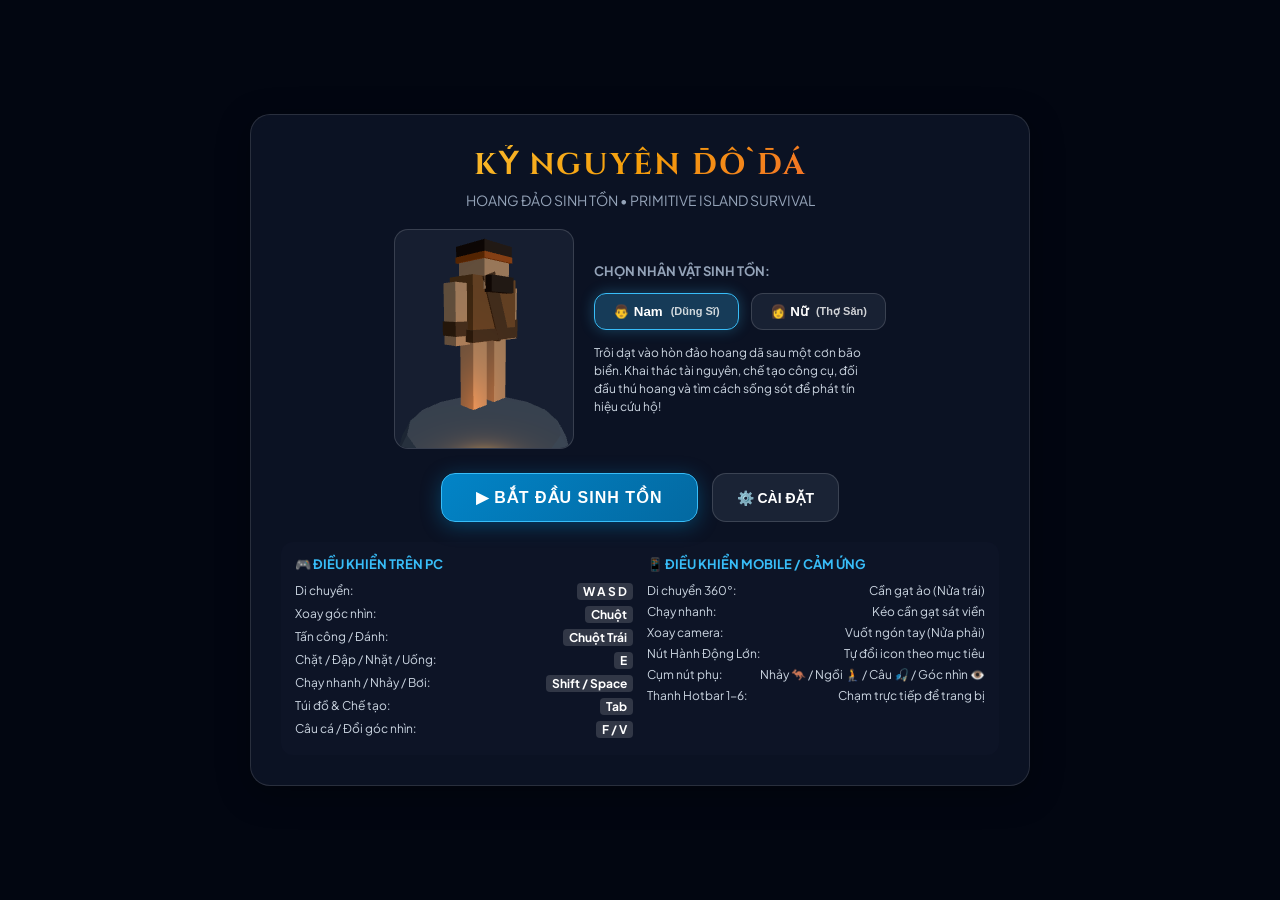
==== index.html @ e570bc8a "Deploy index.html" ====
<!DOCTYPE html>
<html lang="vi">
<head>
  <meta charset="UTF-8">
  <meta name="viewport" content="width=device-width, initial-scale=1.0, maximum-scale=1.0, user-scalable=no, viewport-fit=cover">
  <title>Kỷ Nguyên Đồ Đá: Hoang Đảo Sinh Tồn - 3D Survival</title>
  <script type="module" crossorigin src="./assets/index-Bl0XBknX.js"></script>
  <link rel="stylesheet" crossorigin href="./assets/index-GmxvdapH.css">
</head>
<body>
  <!-- 3D Canvas Container -->
  <div id="canvas-container"></div>

  <!-- Atmospheric Screen Vignette FX (Frost, Warmth, Underwater) -->
  <div id="frost-overlay" class="screen-fx"></div>
  <div id="warmth-overlay" class="screen-fx"></div>
  <div id="underwater-overlay" class="screen-fx"></div>

  <!-- Cinematic Rescue Cutscene Overlay & Banner -->
  <div id="cutscene-container" style="display: none;">
    <div id="cutscene-banner">
      <div id="cutscene-badge">🚢 TÍN HIỆU CỨU HỘ ĐÃ PHÁT</div>
      <div id="cutscene-title">TÀU CỨU HỘ ĐÃ CẬP BẾN!</div>
      <div id="cutscene-desc">Ánh đèn pha rẽ sóng vượt qua rạn san hô đưa bạn trở về nền văn minh!</div>
    </div>
    <button id="btn-skip-cutscene" class="hud-btn" title="Bỏ qua cắt cảnh">BỎ QUA ▶</button>
  </div>

  <!-- HUD Overlay -->
  <div id="hud-overlay" style="display: none;">
    <!-- Top Bar -->
    <div id="top-bar">
      <!-- Objectives / Quests (Top Left) -->
      <div id="quests-container" class="glass-panel">
        <div id="quests-header">
          <span>📜 MỤC TIÊU SINH TỒN (Q)</span>
          <span id="quests-toggle-icon">▲</span>
        </div>
        <div id="quest-list">
          <!-- Populated by JS -->
        </div>
      </div>

      <!-- Compass (Top Center) -->
      <div id="compass-container" class="glass-panel">
        <div id="compass-tape">N • • • E • • • S • • • W</div>
        <div id="shipwreck-dist-pill">
          <span>🚢 Xác tàu đắm:</span>
          <span id="shipwreck-dist-text">145m</span>
        </div>
      </div>

      <!-- Clock & Quick Action Buttons (Top Right) -->
      <div id="top-right-group">
        <div id="clock-pill" class="glass-panel hud-pill">
          <span id="day-badge">Ngày 1</span>
          <span id="time-badge">12:00 ☀️</span>
        </div>
        <button id="btn-toggle-control-mode" class="hud-btn" title="Chuyển chế độ điều khiển: PC / Cảm ứng">📱</button>
        <button id="btn-toggle-inventory" class="hud-btn" title="Túi đồ (Tab)">🎒</button>
        <button id="btn-toggle-quests" class="hud-btn" title="Nhiệm vụ (Q)">📜</button>
        <button id="btn-toggle-settings" class="hud-btn" title="Cài đặt (Esc)">⚙️</button>
      </div>
    </div>

    <!-- Center Dynamic Crosshair & Interaction Hint -->
    <div id="center-crosshair-wrap">
      <div id="crosshair"></div>
      <div id="crosshair-hint">[E] Chặt Cây Cọ (100/100 HP)</div>
    </div>

    <!-- Toast Notifications -->
    <div id="toast-container"></div>

    <!-- Bottom Bar (Survival Bars & Hotbar) -->
    <div id="bottom-bar">
      <!-- 5 Survival Stat Bars (Bottom Left) -->
      <div id="survival-stats" class="glass-panel" style="padding: 10px 14px;">
        <!-- Health -->
        <div class="stat-row">
          <span class="stat-icon" title="Máu">🩸</span>
          <div class="stat-bar-bg">
            <div id="bar-health" class="stat-bar-fill health" style="width: 100%;"></div>
          </div>
          <span id="val-health" style="font-size: 11px; width: 28px; text-align: right;">100</span>
        </div>
        <!-- Stamina -->
        <div class="stat-row">
          <span class="stat-icon" title="Thể lực">⚡</span>
          <div class="stat-bar-bg">
            <div id="bar-stamina" class="stat-bar-fill stamina" style="width: 100%;"></div>
          </div>
          <span id="val-stamina" style="font-size: 11px; width: 28px; text-align: right;">100</span>
        </div>
        <!-- Food -->
        <div class="stat-row">
          <span class="stat-icon" title="Độ no">🍖</span>
          <div class="stat-bar-bg">
            <div id="bar-food" class="stat-bar-fill food" style="width: 100%;"></div>
          </div>
          <span id="val-food" style="font-size: 11px; width: 28px; text-align: right;">100</span>
        </div>
        <!-- Water -->
        <div class="stat-row">
          <span class="stat-icon" title="Nước uống">💧</span>
          <div class="stat-bar-bg">
            <div id="bar-water" class="stat-bar-fill water" style="width: 100%;"></div>
          </div>
          <span id="val-water" style="font-size: 11px; width: 28px; text-align: right;">100</span>
        </div>
        <!-- Oxygen (Underwater only) -->
        <div class="stat-row" id="oxygen-row">
          <span class="stat-icon" title="Dưỡng khí">🫁</span>
          <div class="stat-bar-bg">
            <div id="bar-oxygen" class="stat-bar-fill oxygen" style="width: 100%;"></div>
          </div>
          <span id="val-oxygen" style="font-size: 11px; width: 28px; text-align: right;">100</span>
        </div>
        <!-- Temperature status -->
        <div id="temp-badge" class="temp-warm">🔥 Bình thường</div>
      </div>

      <!-- Hotbar 6 Slots (Bottom Center) -->
      <div id="hotbar" class="glass-panel">
        <!-- 6 slots populated by JS -->
      </div>
    </div>
  </div>

  <!-- Touch Controls Zones (Left: Joystick, Right: Look) -->
  <div id="touch-zone-left"></div>
  <div id="touch-zone-right"></div>

  <!-- Virtual Joystick Graphic -->
  <div id="joystick-base">
    <div id="joystick-knob"></div>
  </div>

  <!-- Mobile Action Buttons (Bottom Right Cluster) -->
  <div id="mobile-actions">
    <div class="action-row">
      <button id="btn-action-view" class="action-btn secondary" title="Đổi góc nhìn (V)">👁️</button>
      <button id="btn-action-fish" class="action-btn secondary" title="Câu cá (F)">🎣</button>
      <button id="btn-action-crouch" class="action-btn secondary" title="Ngồi rình (Ctrl)">🧎</button>
      <button id="btn-action-jump" class="action-btn secondary" title="Nhảy / Bơi (Space)">🦘</button>
    </div>
    <div class="action-row">
      <button id="btn-action-primary" class="action-btn primary" title="Chặt / Đập / Tấn công / Nhặt (E)">
        <span id="mobile-action-icon">👊</span>
        <span id="mobile-action-label">HÀNH ĐỘNG</span>
      </button>
    </div>
  </div>

  <!-- Start / Title Screen -->
  <div id="screen-start" class="modal-overlay">
    <div class="glass-panel start-card">
      <h1 class="game-title">KỶ NGUYÊN ĐỒ ĐÁ</h1>
      <p class="game-subtitle">HOANG ĐẢO SINH TỒN • PRIMITIVE ISLAND SURVIVAL</p>

      <!-- 3D Character Preview & Gender Selection -->
      <div class="char-select-section">
        <canvas id="char-preview-canvas"></canvas>
        <div style="display: flex; flex-direction: column; gap: 14px; text-align: left;">
          <div style="font-size: 13px; font-weight: 700; color: #94a3b8;">CHỌN NHÂN VẬT SINH TỒN:</div>
          <div class="gender-toggle">
            <button id="gender-male-btn" class="gender-btn active">
              <span>👨 Nam</span>
              <span style="font-size: 11px; opacity: 0.8;">(Dũng Sĩ)</span>
            </button>
            <button id="gender-female-btn" class="gender-btn">
              <span>👩 Nữ</span>
              <span style="font-size: 11px; opacity: 0.8;">(Thợ Săn)</span>
            </button>
          </div>
          <p style="font-size: 12px; color: #cbd5e1; max-width: 280px; line-height: 1.5;">
            Trôi dạt vào hòn đảo hoang dã sau một cơn bão biển. Khai thác tài nguyên, chế tạo công cụ, đối đầu thú hoang và tìm cách sống sót để phát tín hiệu cứu hộ!
          </p>
        </div>
      </div>

      <!-- Action Buttons -->
      <div style="display: flex; gap: 14px; justify-content: center; margin-bottom: 20px;">
        <button id="btn-start-game" class="btn-primary">▶ BẮT ĐẦU SINH TỒN</button>
        <button id="btn-continue-game" class="btn-secondary" style="display: none;">💾 TIẾP TỤC</button>
        <button id="btn-open-settings" class="btn-secondary">⚙️ CÀI ĐẶT</button>
      </div>

      <!-- Controls Guide Grid -->
      <div class="controls-guide-grid">
        <div class="guide-col">
          <h4>🎮 ĐIỀU KHIỂN TRÊN PC</h4>
          <div class="guide-row"><span>Di chuyển:</span> <span class="key-badge">W A S D</span></div>
          <div class="guide-row"><span>Xoay góc nhìn:</span> <span class="key-badge">Chuột</span></div>
          <div class="guide-row"><span>Tấn công / Đánh:</span> <span class="key-badge">Chuột Trái</span></div>
          <div class="guide-row"><span>Chặt / Đập / Nhặt / Uống:</span> <span class="key-badge">E</span></div>
          <div class="guide-row"><span>Chạy nhanh / Nhảy / Bơi:</span> <span class="key-badge">Shift / Space</span></div>
          <div class="guide-row"><span>Túi đồ & Chế tạo:</span> <span class="key-badge">Tab</span></div>
          <div class="guide-row"><span>Câu cá / Đổi góc nhìn:</span> <span class="key-badge">F / V</span></div>
        </div>
        <div class="guide-col">
          <h4>📱 ĐIỀU KHIỂN MOBILE / CẢM ỨNG</h4>
          <div class="guide-row"><span>Di chuyển 360°:</span> <span>Cần gạt ảo (Nửa trái)</span></div>
          <div class="guide-row"><span>Chạy nhanh:</span> <span>Kéo cần gạt sát viền</span></div>
          <div class="guide-row"><span>Xoay camera:</span> <span>Vuốt ngón tay (Nửa phải)</span></div>
          <div class="guide-row"><span>Nút Hành Động Lớn:</span> <span>Tự đổi icon theo mục tiêu</span></div>
          <div class="guide-row"><span>Cụm nút phụ:</span> <span>Nhảy 🦘 / Ngồi 🧎 / Câu 🎣 / Góc nhìn 👁️</span></div>
          <div class="guide-row"><span>Thanh Hotbar 1-6:</span> <span>Chạm trực tiếp để trang bị</span></div>
        </div>
      </div>
    </div>
  </div>

  <!-- Inventory & Crafting Modal (Tab) -->
  <div id="modal-inventory" class="modal-overlay" style="display: none;">
    <div class="glass-panel inv-card">
      <div class="inv-tabs">
        <button id="tab-backpack" class="inv-tab-btn active">🎒 TÚI ĐỒ (24 Ô)</button>
        <button id="tab-crafting" class="inv-tab-btn">🔨 CHẾ TẠO CÔNG CỤ</button>
        <button id="btn-close-inventory" style="margin-left: auto; background: none; border: none; color: #fff; font-size: 20px; cursor: pointer;">✕</button>
      </div>

      <!-- Backpack View -->
      <div id="view-backpack" class="inv-layout">
        <div>
          <div style="font-size: 13px; font-weight: 700; color: #38bdf8; margin-bottom: 8px;">🔥 THANH HOTBAR (1-6)</div>
          <div id="inv-grid-hotbar" class="inv-grid" style="margin-bottom: 16px;"></div>
          <div style="font-size: 13px; font-weight: 700; color: #94a3b8; margin-bottom: 8px;">📦 BALO SINH TỒN (18 Ô)</div>
          <div id="inv-grid-backpack" class="inv-grid"></div>
        </div>

        <!-- Selected Item Detail Panel -->
        <div class="item-detail-panel">
          <div id="item-detail-icon" style="font-size: 40px; text-align: center;">🎒</div>
          <div id="item-detail-name" style="font-size: 16px; font-weight: 700; text-align: center;">Chọn một vật phẩm</div>
          <div id="item-detail-desc" style="font-size: 13px; color: #94a3b8; line-height: 1.5; min-height: 60px;">Chạm hoặc click vào một ô vật phẩm để xem chi tiết hoặc sử dụng.</div>
          <div style="display: flex; gap: 8px; margin-top: auto;">
            <button id="btn-item-use" class="btn-primary" style="flex: 1; padding: 10px; font-size: 13px;" disabled>SỬ DỤNG / ĂN</button>
            <button id="btn-item-build" class="btn-primary" style="flex: 1; padding: 10px; font-size: 13px; background: #059669; border-color: #10b981; display: none;">ĐẶT XUỐNG ĐẤT</button>
          </div>
        </div>
      </div>

      <!-- Crafting View -->
      <div id="view-crafting" class="inv-layout" style="display: none;">
        <div>
          <div style="font-size: 13px; font-weight: 700; color: #38bdf8; margin-bottom: 12px;">DANH SÁCH CÔNG THỨC CHẾ TẠO</div>
          <div id="crafting-recipe-list" class="recipe-list">
            <!-- Populated by JS -->
          </div>
        </div>
        <div class="item-detail-panel">
          <div id="craft-preview-icon" style="font-size: 40px; text-align: center;">🛠️</div>
          <div id="craft-preview-name" style="font-size: 16px; font-weight: 700; text-align: center;">Chế tạo</div>
          <div id="craft-preview-desc" style="font-size: 13px; color: #94a3b8; line-height: 1.5;">Chọn một công thức chế tạo từ danh sách bên trái.</div>
          <div id="craft-preview-reqs" style="font-size: 12px; color: #f59e0b;"></div>
        </div>
      </div>
    </div>
  </div>

  <!-- Settings Modal (Esc) -->
  <div id="modal-settings" class="modal-overlay" style="display: none;">
    <div class="glass-panel settings-card">
      <div style="display: flex; justify-content: space-between; align-items: center; margin-bottom: 20px;">
        <h2 style="font-size: 18px; color: #38bdf8;">⚙️ CÀI ĐẶT TRÒ CHƠI</h2>
        <button id="btn-close-settings" style="background: none; border: none; color: #fff; font-size: 20px; cursor: pointer;">✕</button>
      </div>

      <div class="setting-row">
        <span>Đồ Họa:</span>
        <select id="setting-graphics" style="padding: 6px 12px; border-radius: 8px; background: #1e293b; color: #fff; border: 1px solid #475569;">
          <option value="low">Thấp (Tối ưu FPS Mobile)</option>
          <option value="balanced" selected>Cân Bằng (Khuyên dùng)</option>
          <option value="high">Cao Cấp (Bóng mềm & Đẹp)</option>
        </select>
      </div>

      <div class="setting-row">
        <span>Chế Độ Điều Khiển:</span>
        <select id="setting-control-mode" style="padding: 6px 12px; border-radius: 8px; background: #1e293b; color: #fff; border: 1px solid #475569;">
          <option value="auto" selected>Tự Động Nhận Diện Thiết Bị</option>
          <option value="touch">📱 Cảm Ứng (Mobile / Tablet)</option>
          <option value="pc">💻 Bàn Phím & Chuột (PC)</option>
        </select>
      </div>

      <div class="setting-row">
        <span>Âm lượng Tổng (Master):</span>
        <input type="range" id="setting-vol-master" min="0" max="100" value="80">
      </div>

      <div class="setting-row">
        <span>Âm thanh Hiệu ứng (SFX):</span>
        <input type="range" id="setting-vol-sfx" min="0" max="100" value="90">
      </div>

      <div class="setting-row">
        <span>Âm thanh Sóng biển (Ambient):</span>
        <input type="range" id="setting-vol-ambient" min="0" max="100" value="50">
      </div>

      <div class="setting-row">
        <span>Độ nhạy Chuột (PC):</span>
        <input type="range" id="setting-sens-mouse" min="5" max="30" value="12">
      </div>

      <div class="setting-row">
        <span>Độ nhạy Cảm ứng (Mobile):</span>
        <input type="range" id="setting-sens-touch" min="5" max="30" value="15">
      </div>

      <div style="display: flex; gap: 10px; margin-top: 24px;">
        <button id="btn-save-quit" class="btn-secondary" style="flex: 1;">💾 LƯU & THOÁT RA MENU</button>
        <button id="btn-resume-game" class="btn-primary" style="flex: 1;">TIẾP TỤC CHƠI</button>
      </div>
    </div>
  </div>

  <!-- Game Over Screen -->
  <div id="screen-gameover" class="modal-overlay" style="display: none;">
    <div class="glass-panel end-card">
      <div style="font-size: 52px; margin-bottom: 10px;">💀</div>
      <h2 class="gameover-title">BẠN ĐÃ GỤC NGÃ!</h2>
      <p id="gameover-reason" style="font-size: 14px; color: #cbd5e1; margin-bottom: 20px;">Bạn không thể chống chọi lại sự khắc nghiệt của hoang đảo.</p>

      <div style="background: rgba(15, 23, 42, 0.6); padding: 14px; border-radius: 12px; margin-bottom: 24px; text-align: left; font-size: 13px;">
        <div class="guide-row"><span>Thời gian sống sót:</span> <strong id="go-stat-days">1 Ngày</strong></div>
        <div class="guide-row"><span>Thú săn đã hạ:</span> <strong id="go-stat-hunts">0</strong></div>
        <div class="guide-row"><span>Cây cối đã chặt:</span> <strong id="go-stat-trees">0</strong></div>
      </div>

      <button id="btn-respawn" class="btn-primary" style="width: 100%;">🔄 HỒI SINH TẠI ĐIỂM AN TOÀN</button>
    </div>
  </div>

  <!-- Victory Screen -->
  <div id="screen-victory" class="modal-overlay" style="display: none;">
    <div class="glass-panel end-card">
      <div style="font-size: 56px; margin-bottom: 10px;">🚢✨</div>
      <h2 class="victory-title">BẠN ĐÃ ĐƯỢC GIẢI CỨU!</h2>
      <p style="font-size: 14px; color: #cbd5e1; margin-bottom: 20px; line-height: 1.6;">
        Ngọn lửa tín hiệu từ Đài Cứu Hộ đã xé toạc màn đêm! Tàu cứu hộ đã vượt qua rạn san hô đưa bạn trở về đất liền an toàn.
      </p>

      <div style="background: rgba(15, 23, 42, 0.6); padding: 14px; border-radius: 12px; margin-bottom: 24px; text-align: left; font-size: 13px;">
        <div class="guide-row"><span>Số ngày sống sót:</span> <strong id="vic-stat-days" style="color: #fbbf24;">1 Ngày</strong></div>
        <div class="guide-row"><span>Thú dữ đã săn:</span> <strong id="vic-stat-hunts" style="color: #fbbf24;">0</strong></div>
        <div class="guide-row"><span>Công trình đã dựng:</span> <strong id="vic-stat-structs" style="color: #fbbf24;">0</strong></div>
        <div class="guide-row"><span>Cá biển đã câu:</span> <strong id="vic-stat-fish" style="color: #fbbf24;">0</strong></div>
      </div>

      <div style="display: flex; gap: 12px;">
        <button id="btn-continue-freeplay" class="btn-secondary" style="flex: 1;">🏝️ CHƠI TIẾP TỰ DO</button>
        <button id="btn-restart-game" class="btn-primary" style="flex: 1;">🔄 CHƠI LẠI TỪ ĐẦU</button>
      </div>
    </div>
  </div>

  <!-- Landscape Warning for Mobile Portrait -->
  <div id="landscape-warning">
    <div style="font-size: 48px; margin-bottom: 14px;">🔄</div>
    <h3 style="color: #38bdf8; margin-bottom: 10px;">VUI LÒNG XOAY NGANG MÀN HÌNH</h3>
    <p style="color: #94a3b8; font-size: 14px; max-width: 280px; line-height: 1.5;">
      Trải nghiệm Kỷ Nguyên Đồ Đá tốt nhất ở chế độ xoay ngang (Landscape).
    </p>
  </div>

</body>
</html>
---- assets/index-GmxvdapH.css ----
@import"https://fonts.googleapis.com/css2?family=Plus+Jakarta+Sans:wght@400;600;700;800&family=Cinzel:wght@700&display=swap";*{box-sizing:border-box;margin:0;padding:0;-webkit-touch-callout:none;-webkit-user-select:none;user-select:none}html,body{width:100%;height:100%;overflow:hidden;background-color:#060913;font-family:Plus Jakarta Sans,system-ui,-apple-system,sans-serif;color:#f1f5f9;touch-action:none}#canvas-container{position:absolute;top:0;left:0;width:100%;height:100%;z-index:1}.glass-panel{background:#0f172abf;backdrop-filter:blur(14px);-webkit-backdrop-filter:blur(14px);border:1px solid rgba(255,255,255,.12);border-radius:14px;box-shadow:0 8px 32px #00000059}#hud-overlay{position:absolute;top:0;left:0;width:100%;height:100%;pointer-events:none;z-index:10;display:flex;flex-direction:column;justify-content:space-between}#top-bar{display:flex;justify-content:space-between;align-items:flex-start;padding:12px 18px;pointer-events:auto}#compass-container{display:flex;flex-direction:column;align-items:center;padding:6px 16px;border-radius:20px}#compass-tape{font-size:14px;font-weight:700;letter-spacing:2px;color:#38bdf8;text-shadow:0 0 10px rgba(56,189,248,.5)}#shipwreck-dist-pill{font-size:11px;color:#f59e0b;margin-top:2px;display:flex;align-items:center;gap:4px;font-weight:600}#top-right-group{display:flex;align-items:center;gap:10px}.hud-pill{padding:6px 14px;font-size:13px;font-weight:600;border-radius:20px;display:flex;align-items:center;gap:6px}.hud-btn{width:40px;height:40px;border-radius:50%;display:flex;align-items:center;justify-content:center;cursor:pointer;pointer-events:auto;border:1px solid rgba(255,255,255,.15);background:#0f172ab3;color:#fff;font-size:18px;transition:transform .15s,background .15s}.hud-btn:hover,.hud-btn:active{transform:scale(1.08);background:#1e293be6}#quests-container{padding:12px 16px;max-width:320px;margin-top:4px;transition:transform .25s,opacity .25s;pointer-events:auto}#quests-container.collapsed #quest-list{display:none}#quests-header{display:flex;justify-content:space-between;align-items:center;font-size:13px;font-weight:700;color:#fbbf24;cursor:pointer}#quest-list{margin-top:8px;display:flex;flex-direction:column;gap:6px}.quest-item{font-size:12px;color:#cbd5e1;display:flex;align-items:flex-start;gap:8px;line-height:1.4}.quest-item.completed{color:#10b981;text-decoration:line-through;opacity:.7}.quest-check{font-size:12px}#center-crosshair-wrap{position:absolute;top:50%;left:50%;transform:translate(-50%,-50%);display:flex;flex-direction:column;align-items:center;pointer-events:none}#crosshair{width:20px;height:20px;position:relative;transition:transform .1s}#crosshair:before,#crosshair:after{content:"";position:absolute;background:#ffffffbf}#crosshair:before{top:9px;left:0;width:20px;height:2px}#crosshair:after{top:0;left:9px;width:2px;height:20px}#crosshair.targeted{transform:scale(1.4)}#crosshair.targeted:before,#crosshair.targeted:after{background:#38bdf8;box-shadow:0 0 8px #38bdf8}#crosshair-hint{margin-top:18px;padding:6px 14px;font-size:13px;font-weight:700;color:#fff;background:#0f172ad9;border:1px solid rgba(56,189,248,.5);border-radius:20px;white-space:nowrap;display:none;box-shadow:0 4px 16px #0006}#toast-container{position:absolute;top:75px;right:20px;display:flex;flex-direction:column;gap:8px;pointer-events:none}.toast{padding:8px 16px;border-radius:8px;font-size:13px;font-weight:600;color:#fff;background:#0f172ae0;border:1px solid rgba(255,255,255,.15);animation:toastFade 3s forwards;box-shadow:0 4px 16px #0000004d}.toast.success{border-color:#10b981}.toast.warn{border-color:#ef4444}.toast.info{border-color:#38bdf8}@keyframes toastFade{0%{opacity:0;transform:translateY(-10px)}10%{opacity:1;transform:translateY(0)}80%{opacity:1}to{opacity:0;transform:translateY(-10px)}}#bottom-bar{display:flex;justify-content:space-between;align-items:flex-end;padding:14px 20px;pointer-events:none}#survival-stats{display:flex;flex-direction:column;gap:6px;width:170px;pointer-events:auto}.stat-row{display:flex;align-items:center;gap:8px}.stat-icon{font-size:14px;width:20px;text-align:center}.stat-bar-bg{flex:1;height:8px;background:#ffffff1f;border-radius:6px;overflow:hidden}.stat-bar-fill{height:100%;width:100%;border-radius:6px;transition:width .2s ease-out}.stat-bar-fill.health{background:linear-gradient(90deg,#ef4444,#dc2626)}.stat-bar-fill.stamina{background:linear-gradient(90deg,#fbbf24,#f59e0b)}.stat-bar-fill.food{background:linear-gradient(90deg,#f97316,#ea580c)}.stat-bar-fill.water{background:linear-gradient(90deg,#06b6d4,#0284c7)}.stat-bar-fill.oxygen{background:linear-gradient(90deg,#67e8f9,#22d3ee)}#oxygen-row{display:none}#temp-badge{font-size:11px;font-weight:700;padding:2px 8px;border-radius:10px;display:inline-block;margin-top:2px}.temp-warm{background:#f9731640;color:#fb923c;border:1px solid rgba(249,115,22,.4)}.temp-cold{background:#38bdf840;color:#7dd3fc;border:1px solid rgba(56,189,248,.4);animation:pulseCold 1.5s infinite}@keyframes pulseCold{0%,to{opacity:1}50%{opacity:.5}}#hotbar{display:flex;gap:8px;padding:8px 12px;border-radius:16px;pointer-events:auto}.hotbar-slot{width:52px;height:52px;border-radius:10px;background:#1e293bb3;border:1px solid rgba(255,255,255,.12);display:flex;flex-direction:column;align-items:center;justify-content:center;position:relative;cursor:pointer;transition:transform .15s,border-color .15s}.hotbar-slot.active{border-color:#38bdf8;background:#38bdf833;transform:translateY(-4px);box-shadow:0 4px 12px #38bdf84d}.slot-key{position:absolute;top:2px;left:4px;font-size:9px;color:#94a3b8;font-weight:700}.slot-icon{font-size:24px}.slot-count{position:absolute;bottom:2px;right:4px;font-size:11px;font-weight:700;color:#fff}#touch-zone-left{position:absolute;top:0;left:0;width:50%;height:100%;z-index:5;pointer-events:auto}#touch-zone-right{position:absolute;top:0;right:0;width:50%;height:100%;z-index:5;pointer-events:auto}#joystick-base{position:absolute;width:110px;height:110px;border-radius:50%;background:#ffffff14;border:2px solid rgba(255,255,255,.25);transform:translate(-50%,-50%);display:none;pointer-events:none;z-index:6}#joystick-knob{position:absolute;top:50%;left:50%;width:48px;height:48px;border-radius:50%;background:#38bdf8b3;box-shadow:0 0 14px #38bdf899;transform:translate(-50%,-50%)}#mobile-actions{position:absolute;bottom:25px;right:25px;display:flex;flex-direction:column;align-items:flex-end;gap:12px;z-index:12;pointer-events:auto}.action-row{display:flex;gap:10px}.action-btn{border-radius:50%;display:flex;flex-direction:column;align-items:center;justify-content:center;background:#0f172ad9;border:2px solid rgba(255,255,255,.2);color:#fff;font-weight:700;cursor:pointer;transition:transform .1s,background .1s}.action-btn:active{transform:scale(.92);background:#38bdf866}.action-btn.secondary{width:54px;height:54px;font-size:20px}.action-btn.primary{width:80px;height:80px;border-color:#38bdf8;background:#0e7490cc;box-shadow:0 0 20px #38bdf866}.action-btn.primary #mobile-action-icon{font-size:28px}.action-btn.primary #mobile-action-label{font-size:10px;margin-top:2px}.action-btn.primary.targeted{border-color:#38bdf8;background:#0284c7f2;box-shadow:0 0 25px #38bdf8d9;animation:pulseAction 1.2s infinite alternate}@keyframes pulseAction{0%{transform:scale(1)}to{transform:scale(1.08);box-shadow:0 0 32px #38bdf8}}body.pc-mode #mobile-actions,body.pc-mode #touch-zone-left,body.pc-mode #touch-zone-right{display:none!important}body.touch-mode #mobile-actions{display:flex!important}body.touch-mode #touch-zone-left,body.touch-mode #touch-zone-right{display:block!important}@media (min-width: 1025px){body:not(.touch-mode) #mobile-actions,body:not(.touch-mode) #touch-zone-left,body:not(.touch-mode) #touch-zone-right{display:none!important}}.screen-fx{position:absolute;top:0;left:0;width:100%;height:100%;pointer-events:none;z-index:8;opacity:0;transition:opacity .5s ease}#frost-overlay.active{opacity:1;box-shadow:inset 0 0 90px #38bdf880;border:4px solid rgba(125,211,252,.3)}#warmth-overlay.active{opacity:1;box-shadow:inset 0 0 70px #f9731659}#underwater-overlay.active{opacity:1;background:#08465f47;box-shadow:inset 0 0 110px #22d3ee73}#cutscene-container{position:absolute;top:0;left:0;width:100%;height:100%;pointer-events:none;z-index:50;display:flex;flex-direction:column;justify-content:space-between;align-items:center;padding:30px 20px}#cutscene-banner{background:#0f172ae0;backdrop-filter:blur(14px);-webkit-backdrop-filter:blur(14px);border:1px solid rgba(56,189,248,.5);border-radius:16px;padding:16px 28px;text-align:center;box-shadow:0 10px 40px #00000080;animation:slideDown .6s cubic-bezier(.16,1,.3,1)}#cutscene-badge{font-size:11px;font-weight:700;color:#fbbf24;letter-spacing:2px;margin-bottom:4px}#cutscene-title{font-family:Cinzel,serif;font-size:24px;font-weight:700;color:#38bdf8;text-shadow:0 0 12px rgba(56,189,248,.6);margin-bottom:6px}#cutscene-desc{font-size:13px;color:#cbd5e1;max-width:440px;line-height:1.5}#btn-skip-cutscene{pointer-events:auto;padding:10px 24px;width:auto;height:auto;border-radius:20px;font-size:12px;font-weight:700;background:#0f172ad9;border:1px solid rgba(255,255,255,.25);cursor:pointer;transition:transform .15s,background .15s}#btn-skip-cutscene:hover{transform:scale(1.05);background:#1e293bf2}@keyframes slideDown{0%{transform:translateY(-40px);opacity:0}to{transform:translateY(0);opacity:1}}.modal-overlay{position:absolute;top:0;left:0;width:100%;height:100%;background:#030712d9;backdrop-filter:blur(16px);-webkit-backdrop-filter:blur(16px);z-index:100;display:flex;align-items:center;justify-content:center}#screen-start .start-card{width:90%;max-width:780px;max-height:90vh;overflow-y:auto;padding:30px;text-align:center;border-radius:20px}.game-title{font-family:Cinzel,serif;font-size:30px;letter-spacing:2px;background:linear-gradient(135deg,#fcd34d,#f59e0b,#ef4444);-webkit-background-clip:text;-webkit-text-fill-color:transparent;margin-bottom:6px}.game-subtitle{font-size:14px;color:#94a3b8;margin-bottom:20px}.char-select-section{display:flex;gap:20px;align-items:center;justify-content:center;margin-bottom:24px;flex-wrap:wrap}#char-preview-canvas{width:180px;height:220px;border-radius:14px;background:#1e293b99;border:1px solid rgba(255,255,255,.15)}.gender-toggle{display:flex;gap:12px}.gender-btn{padding:10px 18px;border-radius:12px;border:1px solid rgba(255,255,255,.15);background:#1e293bb3;color:#fff;cursor:pointer;font-weight:700;display:flex;align-items:center;gap:8px;transition:all .2s}.gender-btn.active{border-color:#38bdf8;background:#38bdf840;box-shadow:0 0 14px #38bdf84d}.btn-primary{padding:14px 34px;font-size:16px;font-weight:800;letter-spacing:1px;border-radius:14px;background:linear-gradient(135deg,#0284c7,#0369a1);border:1px solid #38bdf8;color:#fff;cursor:pointer;box-shadow:0 4px 20px #0284c766;transition:transform .15s,box-shadow .15s}.btn-primary:hover{transform:translateY(-2px);box-shadow:0 6px 24px #0284c799}.btn-secondary{padding:12px 24px;font-size:14px;font-weight:700;border-radius:14px;background:#1e293bcc;border:1px solid rgba(255,255,255,.15);color:#fff;cursor:pointer;transition:all .15s}.btn-secondary:hover{background:#334155e6}.controls-guide-grid{display:grid;grid-template-columns:1fr 1fr;gap:14px;text-align:left;margin-top:20px;background:#0f172a99;padding:14px;border-radius:12px}.guide-col h4{color:#38bdf8;font-size:13px;margin-bottom:8px}.guide-row{display:flex;justify-content:space-between;font-size:12px;color:#cbd5e1;padding:3px 0}.key-badge{background:#ffffff26;padding:1px 6px;border-radius:4px;font-weight:700;color:#fff}#modal-inventory .inv-card{width:90%;max-width:820px;max-height:85vh;display:flex;flex-direction:column;padding:24px;border-radius:20px}.inv-tabs{display:flex;gap:12px;border-bottom:1px solid rgba(255,255,255,.12);padding-bottom:12px;margin-bottom:18px}.inv-tab-btn{padding:8px 20px;font-size:14px;font-weight:700;border-radius:10px;cursor:pointer;background:transparent;border:none;color:#94a3b8}.inv-tab-btn.active{background:#38bdf833;color:#38bdf8}.inv-layout{display:grid;grid-template-columns:1.4fr 1fr;gap:20px;overflow-y:auto}.inv-grid{display:grid;grid-template-columns:repeat(6,1fr);gap:8px}.recipe-list{display:flex;flex-direction:column;gap:8px;max-height:380px;overflow-y:auto}.recipe-item{display:flex;align-items:center;justify-content:space-between;padding:8px 12px;border-radius:10px;background:#1e293bb3;border:1px solid rgba(255,255,255,.1)}.recipe-item.disabled{opacity:.5}.recipe-btn{padding:6px 14px;border-radius:8px;font-size:12px;font-weight:700;background:#0284c7;border:none;color:#fff;cursor:pointer}.recipe-btn:disabled{background:#475569;cursor:not-allowed}.item-detail-panel{padding:14px;border-radius:12px;background:#1e293b80;border:1px solid rgba(255,255,255,.1);display:flex;flex-direction:column;gap:10px}#modal-settings .settings-card{width:90%;max-width:500px;padding:26px;border-radius:20px}.setting-row{display:flex;justify-content:space-between;align-items:center;margin-bottom:16px;font-size:14px}.setting-row input[type=range]{width:160px}#screen-victory,#screen-gameover{text-align:center}.end-card{padding:34px;border-radius:24px;max-width:520px;width:90%}.victory-title{font-family:Cinzel,serif;font-size:30px;color:#fbbf24;margin-bottom:10px}.gameover-title{font-family:Cinzel,serif;font-size:32px;color:#ef4444;margin-bottom:10px}#landscape-warning{position:fixed;top:0;left:0;width:100%;height:100%;background:#030712;z-index:999;display:none;flex-direction:column;align-items:center;justify-content:center;padding:24px;text-align:center}
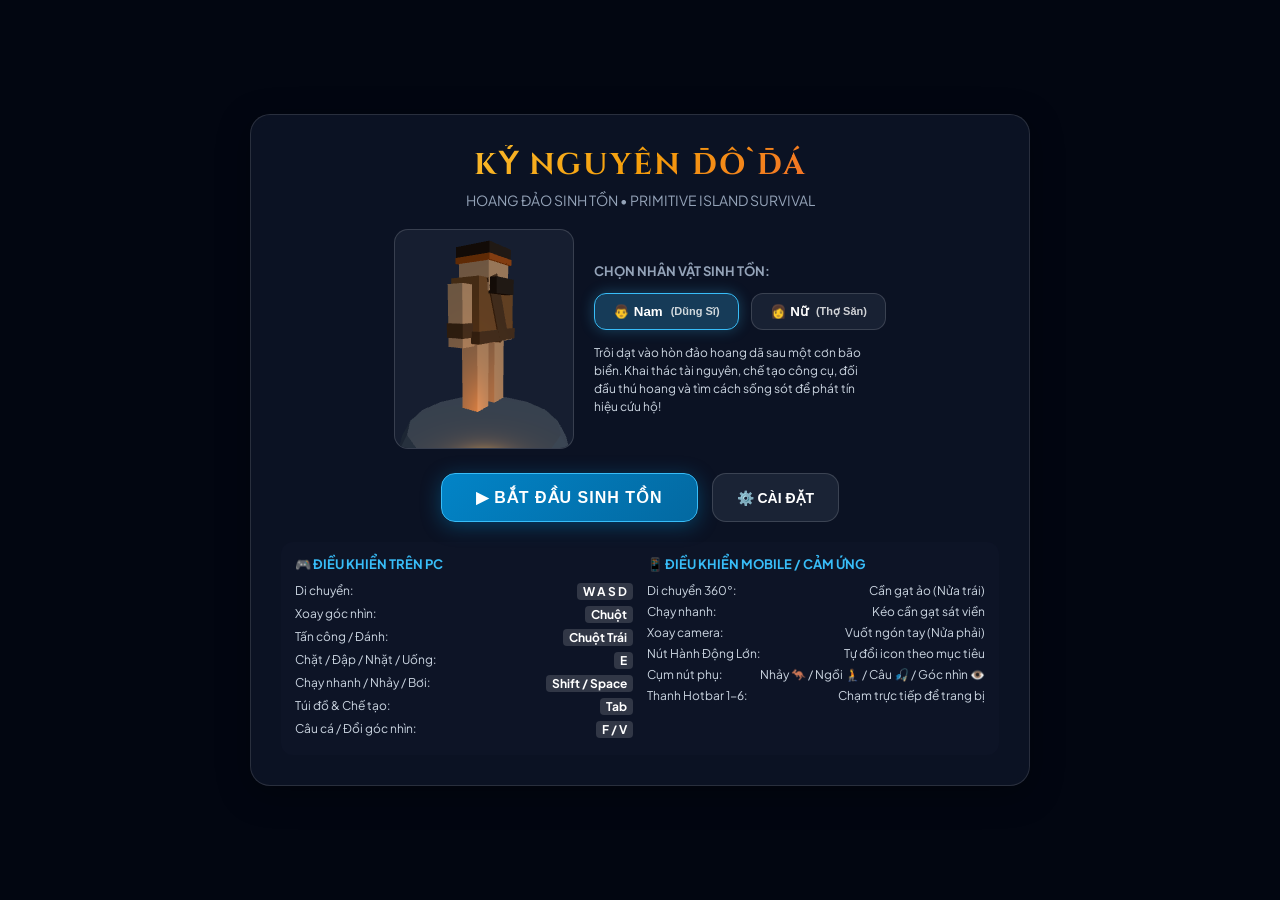
==== commit 74844671: "Fix: Over-The-Shoulder TPS camera alignment for crosshair" ====
--- a/index.html
+++ b/index.html
@@ -4,7 +4,7 @@
   <meta charset="UTF-8">
   <meta name="viewport" content="width=device-width, initial-scale=1.0, maximum-scale=1.0, user-scalable=no, viewport-fit=cover">
   <title>Kỷ Nguyên Đồ Đá: Hoang Đảo Sinh Tồn - 3D Survival</title>
-  <script type="module" crossorigin src="./assets/index-Bl0XBknX.js"></script>
+  <script type="module" crossorigin src="./assets/index-BNR1VTaw.js"></script>
   <link rel="stylesheet" crossorigin href="./assets/index-GmxvdapH.css">
 </head>
 <body>
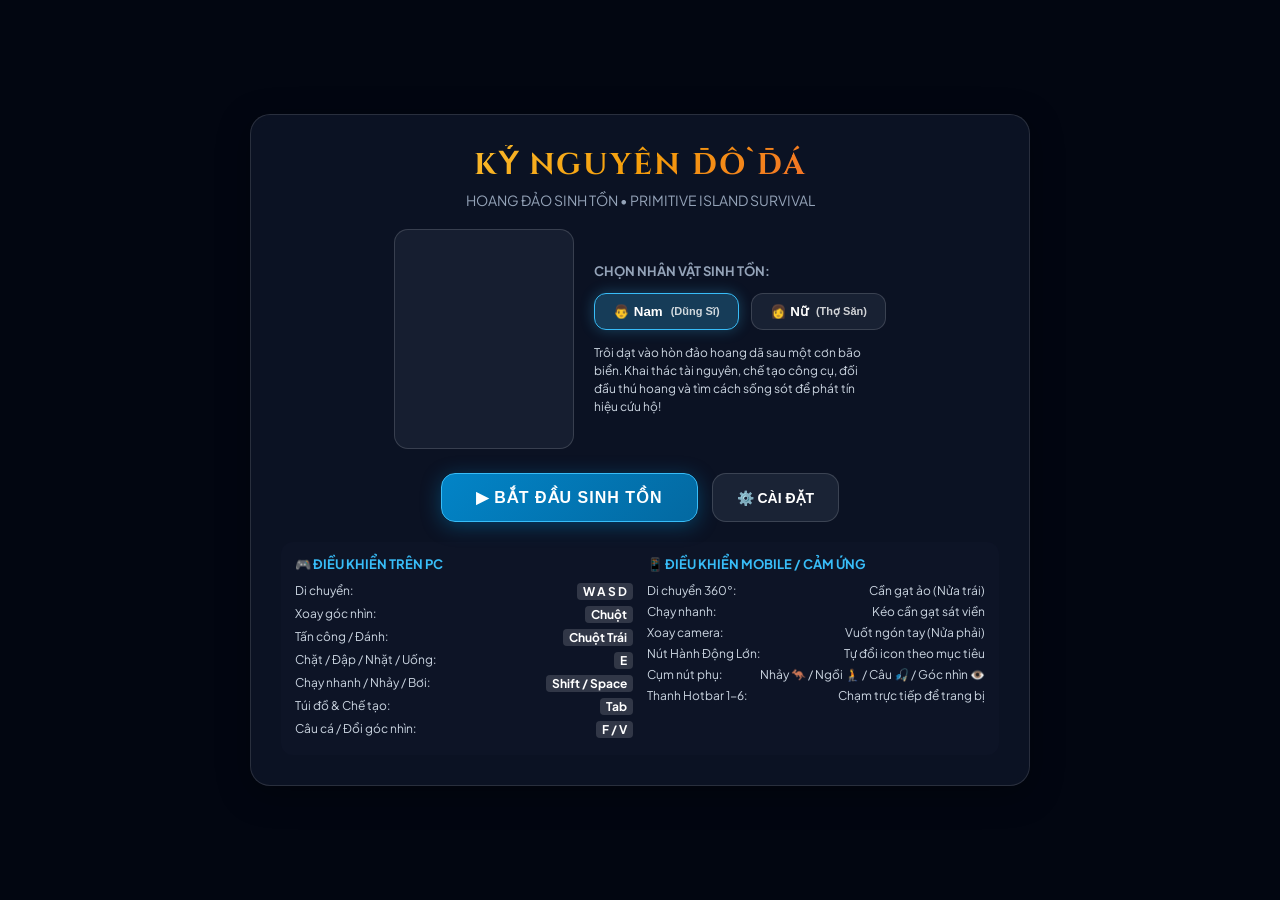
==== commit b18c129e: "Update index.html (diverse wildlife & dynamic camera)" ====
--- a/index.html
+++ b/index.html
@@ -4,7 +4,7 @@
   <meta charset="UTF-8">
   <meta name="viewport" content="width=device-width, initial-scale=1.0, maximum-scale=1.0, user-scalable=no, viewport-fit=cover">
   <title>Kỷ Nguyên Đồ Đá: Hoang Đảo Sinh Tồn - 3D Survival</title>
-  <script type="module" crossorigin src="./assets/index-BNR1VTaw.js"></script>
+  <script type="module" crossorigin src="./assets/index-BxizUCm5.js"></script>
   <link rel="stylesheet" crossorigin href="./assets/index-GmxvdapH.css">
 </head>
 <body>
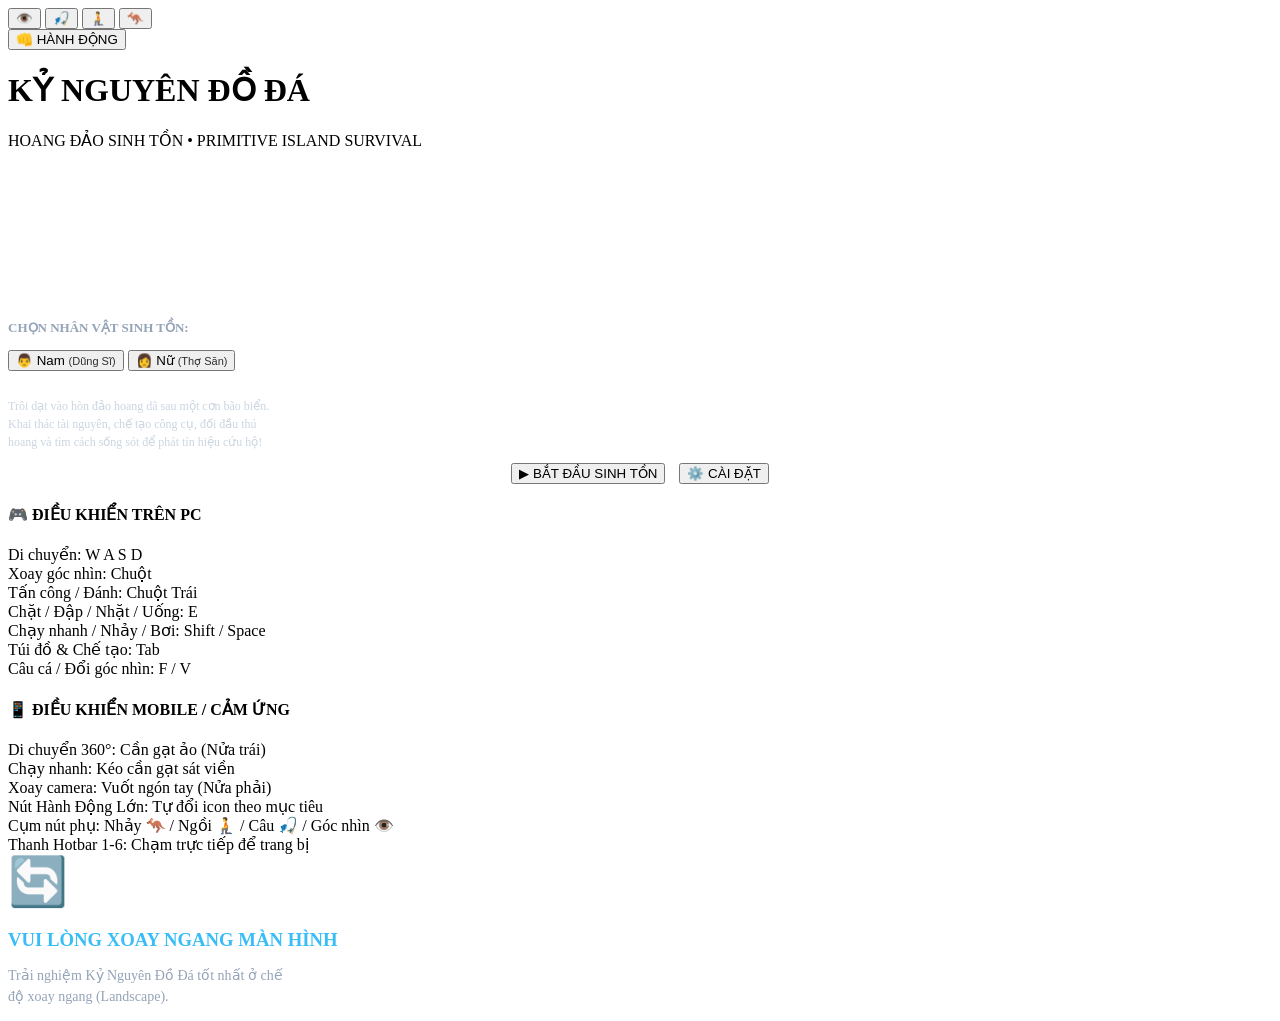
==== commit 3b826bed: "Update index.html (Minimap, Pickaxe, Vibrant Foliage)" ====
--- a/index.html
+++ b/index.html
@@ -4,8 +4,8 @@
   <meta charset="UTF-8">
   <meta name="viewport" content="width=device-width, initial-scale=1.0, maximum-scale=1.0, user-scalable=no, viewport-fit=cover">
   <title>Kỷ Nguyên Đồ Đá: Hoang Đảo Sinh Tồn - 3D Survival</title>
-  <script type="module" crossorigin src="./assets/index-BxizUCm5.js"></script>
-  <link rel="stylesheet" crossorigin href="./assets/index-GmxvdapH.css">
+  <script type="module" crossorigin src="./assets/index-6wdiPOp8.js"></script>
+  <link rel="stylesheet" crossorigin href="./assets/index-CyNFQfEw.css">
 </head>
 <body>
   <!-- 3D Canvas Container -->
@@ -50,16 +50,29 @@
         </div>
       </div>
 
-      <!-- Clock & Quick Action Buttons (Top Right) -->
-      <div id="top-right-group">
-        <div id="clock-pill" class="glass-panel hud-pill">
-          <span id="day-badge">Ngày 1</span>
-          <span id="time-badge">12:00 ☀️</span>
-        </div>
-        <button id="btn-toggle-control-mode" class="hud-btn" title="Chuyển chế độ điều khiển: PC / Cảm ứng">📱</button>
-        <button id="btn-toggle-inventory" class="hud-btn" title="Túi đồ (Tab)">🎒</button>
-        <button id="btn-toggle-quests" class="hud-btn" title="Nhiệm vụ (Q)">📜</button>
-        <button id="btn-toggle-settings" class="hud-btn" title="Cài đặt (Esc)">⚙️</button>
+      <!-- Clock, Minimap & Quick Action Buttons (Top Right) -->
+      <div id="top-right-wrap">
+        <div id="top-right-group">
+          <div id="clock-pill" class="glass-panel hud-pill">
+            <span id="day-badge">Ngày 1</span>
+            <span id="time-badge">12:00 ☀️</span>
+          </div>
+          <button id="btn-toggle-control-mode" class="hud-btn" title="Chuyển chế độ điều khiển: PC / Cảm ứng">📱</button>
+          <button id="btn-toggle-inventory" class="hud-btn" title="Túi đồ (Tab)">🎒</button>
+          <button id="btn-toggle-quests" class="hud-btn" title="Nhiệm vụ (Q)">📜</button>
+          <button id="btn-toggle-settings" class="hud-btn" title="Cài đặt (Esc)">⚙️</button>
+        </div>
+
+        <!-- Real-time Circular Radar Minimap -->
+        <div id="minimap-container" class="glass-panel">
+          <div id="minimap-header">
+            <span id="minimap-coords">X: 0 | Z: 25</span>
+            <span id="minimap-north">▲ BẮC</span>
+          </div>
+          <div id="minimap-canvas-wrap">
+            <canvas id="minimap-canvas" width="130" height="130"></canvas>
+          </div>
+        </div>
       </div>
     </div>
 
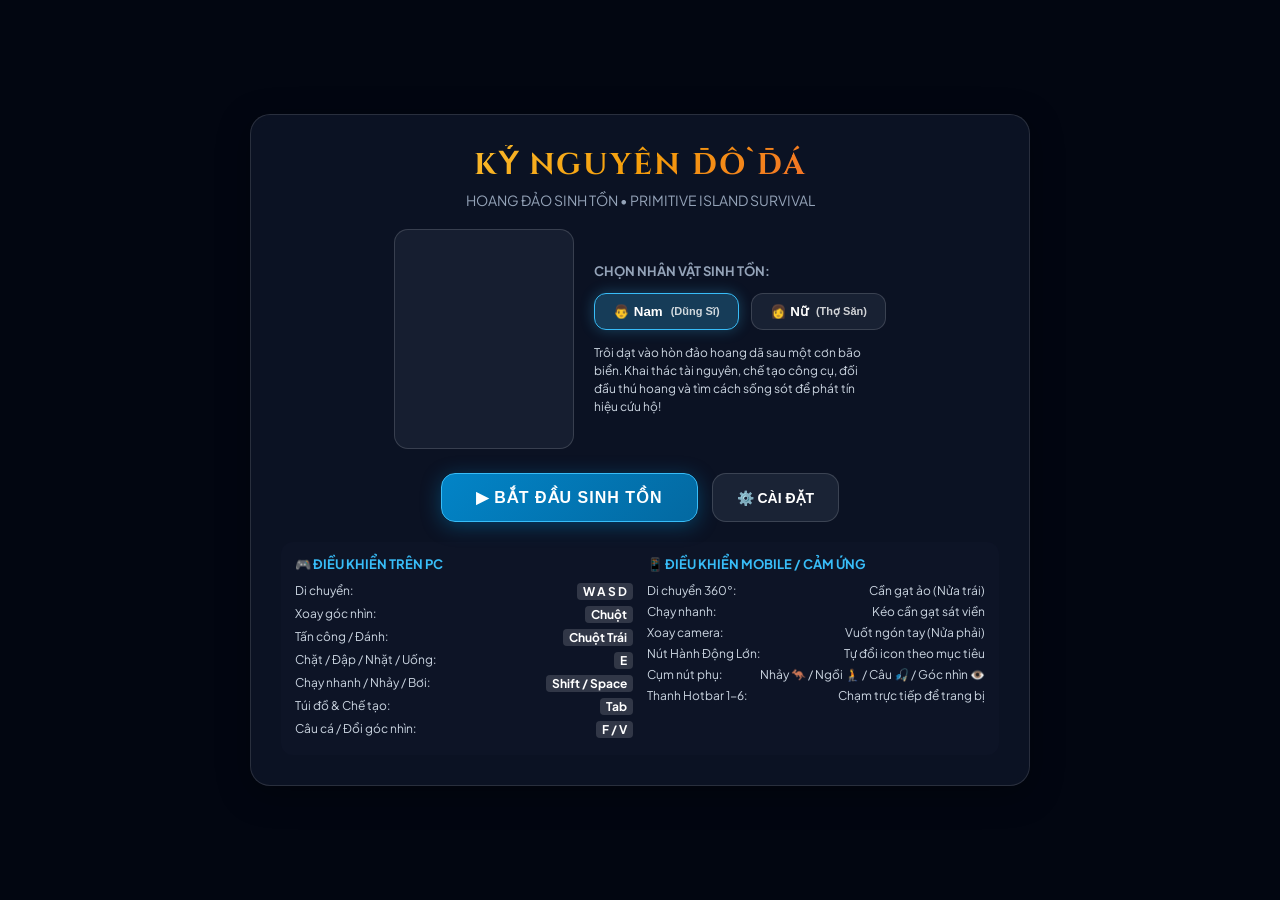
==== commit fbd85581: "Update index.html (realistic human anatomy, articulated animations, swimming & hunting)" ====
--- a/index.html
+++ b/index.html
@@ -4,7 +4,7 @@
   <meta charset="UTF-8">
   <meta name="viewport" content="width=device-width, initial-scale=1.0, maximum-scale=1.0, user-scalable=no, viewport-fit=cover">
   <title>Kỷ Nguyên Đồ Đá: Hoang Đảo Sinh Tồn - 3D Survival</title>
-  <script type="module" crossorigin src="./assets/index-6wdiPOp8.js"></script>
+  <script type="module" crossorigin src="./assets/index-Cf2cX5j8.js"></script>
   <link rel="stylesheet" crossorigin href="./assets/index-CyNFQfEw.css">
 </head>
 <body>
--- a/assets/index-CyNFQfEw.css
+++ b/assets/index-CyNFQfEw.css
@@ -0,0 +1 @@
+@import"https://fonts.googleapis.com/css2?family=Plus+Jakarta+Sans:wght@400;600;700;800&family=Cinzel:wght@700&display=swap";*{box-sizing:border-box;margin:0;padding:0;-webkit-touch-callout:none;-webkit-user-select:none;user-select:none}html,body{width:100%;height:100%;overflow:hidden;background-color:#060913;font-family:Plus Jakarta Sans,system-ui,-apple-system,sans-serif;color:#f1f5f9;touch-action:none}#canvas-container{position:absolute;top:0;left:0;width:100%;height:100%;z-index:1}.glass-panel{background:#0f172abf;backdrop-filter:blur(14px);-webkit-backdrop-filter:blur(14px);border:1px solid rgba(255,255,255,.12);border-radius:14px;box-shadow:0 8px 32px #00000059}#hud-overlay{position:absolute;top:0;left:0;width:100%;height:100%;pointer-events:none;z-index:10;display:flex;flex-direction:column;justify-content:space-between}#top-bar{display:flex;justify-content:space-between;align-items:flex-start;padding:12px 18px;pointer-events:auto}#compass-container{display:flex;flex-direction:column;align-items:center;padding:6px 16px;border-radius:20px}#compass-tape{font-size:14px;font-weight:700;letter-spacing:2px;color:#38bdf8;text-shadow:0 0 10px rgba(56,189,248,.5)}#shipwreck-dist-pill{font-size:11px;color:#f59e0b;margin-top:2px;display:flex;align-items:center;gap:4px;font-weight:600}#top-right-wrap{display:flex;flex-direction:column;align-items:flex-end;gap:10px}#top-right-group{display:flex;align-items:center;gap:8px}#minimap-container{display:flex;flex-direction:column;align-items:center;padding:8px 10px 10px;border-radius:18px;background:#0f172ac7;border:1px solid rgba(56,189,248,.35);box-shadow:0 4px 20px #00000059;-webkit-backdrop-filter:blur(10px);backdrop-filter:blur(10px)}#minimap-header{width:100%;display:flex;justify-content:space-between;align-items:center;font-size:10.5px;font-weight:700;color:#94a3b8;margin-bottom:6px;letter-spacing:.5px}#minimap-north{color:#38bdf8;font-size:10px;font-weight:800;background:#38bdf826;padding:2px 6px;border-radius:8px}#minimap-canvas-wrap{position:relative;width:130px;height:130px;border-radius:50%;overflow:hidden;box-shadow:inset 0 0 10px #00000080;border:2px solid rgba(56,189,248,.4)}#minimap-canvas{width:130px;height:130px;display:block}.hud-pill{padding:6px 14px;font-size:13px;font-weight:600;border-radius:20px;display:flex;align-items:center;gap:6px}.hud-btn{width:40px;height:40px;border-radius:50%;display:flex;align-items:center;justify-content:center;cursor:pointer;pointer-events:auto;border:1px solid rgba(255,255,255,.15);background:#0f172ab3;color:#fff;font-size:18px;transition:transform .15s,background .15s}.hud-btn:hover,.hud-btn:active{transform:scale(1.08);background:#1e293be6}#quests-container{padding:12px 16px;max-width:320px;margin-top:4px;transition:transform .25s,opacity .25s;pointer-events:auto}#quests-container.collapsed #quest-list{display:none}#quests-header{display:flex;justify-content:space-between;align-items:center;font-size:13px;font-weight:700;color:#fbbf24;cursor:pointer}#quest-list{margin-top:8px;display:flex;flex-direction:column;gap:6px}.quest-item{font-size:12px;color:#cbd5e1;display:flex;align-items:flex-start;gap:8px;line-height:1.4}.quest-item.completed{color:#10b981;text-decoration:line-through;opacity:.7}.quest-check{font-size:12px}#center-crosshair-wrap{position:absolute;top:50%;left:50%;transform:translate(-50%,-50%);display:flex;flex-direction:column;align-items:center;pointer-events:none}#crosshair{width:20px;height:20px;position:relative;transition:transform .1s}#crosshair:before,#crosshair:after{content:"";position:absolute;background:#ffffffbf}#crosshair:before{top:9px;left:0;width:20px;height:2px}#crosshair:after{top:0;left:9px;width:2px;height:20px}#crosshair.targeted{transform:scale(1.4)}#crosshair.targeted:before,#crosshair.targeted:after{background:#38bdf8;box-shadow:0 0 8px #38bdf8}#crosshair-hint{margin-top:18px;padding:6px 14px;font-size:13px;font-weight:700;color:#fff;background:#0f172ad9;border:1px solid rgba(56,189,248,.5);border-radius:20px;white-space:nowrap;display:none;box-shadow:0 4px 16px #0006}#toast-container{position:absolute;top:75px;right:20px;display:flex;flex-direction:column;gap:8px;pointer-events:none}.toast{padding:8px 16px;border-radius:8px;font-size:13px;font-weight:600;color:#fff;background:#0f172ae0;border:1px solid rgba(255,255,255,.15);animation:toastFade 3s forwards;box-shadow:0 4px 16px #0000004d}.toast.success{border-color:#10b981}.toast.warn{border-color:#ef4444}.toast.info{border-color:#38bdf8}@keyframes toastFade{0%{opacity:0;transform:translateY(-10px)}10%{opacity:1;transform:translateY(0)}80%{opacity:1}to{opacity:0;transform:translateY(-10px)}}#bottom-bar{display:flex;justify-content:space-between;align-items:flex-end;padding:14px 20px;pointer-events:none}#survival-stats{display:flex;flex-direction:column;gap:6px;width:170px;pointer-events:auto}.stat-row{display:flex;align-items:center;gap:8px}.stat-icon{font-size:14px;width:20px;text-align:center}.stat-bar-bg{flex:1;height:8px;background:#ffffff1f;border-radius:6px;overflow:hidden}.stat-bar-fill{height:100%;width:100%;border-radius:6px;transition:width .2s ease-out}.stat-bar-fill.health{background:linear-gradient(90deg,#ef4444,#dc2626)}.stat-bar-fill.stamina{background:linear-gradient(90deg,#fbbf24,#f59e0b)}.stat-bar-fill.food{background:linear-gradient(90deg,#f97316,#ea580c)}.stat-bar-fill.water{background:linear-gradient(90deg,#06b6d4,#0284c7)}.stat-bar-fill.oxygen{background:linear-gradient(90deg,#67e8f9,#22d3ee)}#oxygen-row{display:none}#temp-badge{font-size:11px;font-weight:700;padding:2px 8px;border-radius:10px;display:inline-block;margin-top:2px}.temp-warm{background:#f9731640;color:#fb923c;border:1px solid rgba(249,115,22,.4)}.temp-cold{background:#38bdf840;color:#7dd3fc;border:1px solid rgba(56,189,248,.4);animation:pulseCold 1.5s infinite}@keyframes pulseCold{0%,to{opacity:1}50%{opacity:.5}}#hotbar{display:flex;gap:8px;padding:8px 12px;border-radius:16px;pointer-events:auto}.hotbar-slot{width:52px;height:52px;border-radius:10px;background:#1e293bb3;border:1px solid rgba(255,255,255,.12);display:flex;flex-direction:column;align-items:center;justify-content:center;position:relative;cursor:pointer;transition:transform .15s,border-color .15s}.hotbar-slot.active{border-color:#38bdf8;background:#38bdf833;transform:translateY(-4px);box-shadow:0 4px 12px #38bdf84d}.slot-key{position:absolute;top:2px;left:4px;font-size:9px;color:#94a3b8;font-weight:700}.slot-icon{font-size:24px}.slot-count{position:absolute;bottom:2px;right:4px;font-size:11px;font-weight:700;color:#fff}#touch-zone-left{position:absolute;top:0;left:0;width:50%;height:100%;z-index:5;pointer-events:auto}#touch-zone-right{position:absolute;top:0;right:0;width:50%;height:100%;z-index:5;pointer-events:auto}#joystick-base{position:absolute;width:110px;height:110px;border-radius:50%;background:#ffffff14;border:2px solid rgba(255,255,255,.25);transform:translate(-50%,-50%);display:none;pointer-events:none;z-index:6}#joystick-knob{position:absolute;top:50%;left:50%;width:48px;height:48px;border-radius:50%;background:#38bdf8b3;box-shadow:0 0 14px #38bdf899;transform:translate(-50%,-50%)}#mobile-actions{position:absolute;bottom:25px;right:25px;display:flex;flex-direction:column;align-items:flex-end;gap:12px;z-index:12;pointer-events:auto}.action-row{display:flex;gap:10px}.action-btn{border-radius:50%;display:flex;flex-direction:column;align-items:center;justify-content:center;background:#0f172ad9;border:2px solid rgba(255,255,255,.2);color:#fff;font-weight:700;cursor:pointer;transition:transform .1s,background .1s}.action-btn:active{transform:scale(.92);background:#38bdf866}.action-btn.secondary{width:54px;height:54px;font-size:20px}.action-btn.primary{width:80px;height:80px;border-color:#38bdf8;background:#0e7490cc;box-shadow:0 0 20px #38bdf866}.action-btn.primary #mobile-action-icon{font-size:28px}.action-btn.primary #mobile-action-label{font-size:10px;margin-top:2px}.action-btn.primary.targeted{border-color:#38bdf8;background:#0284c7f2;box-shadow:0 0 25px #38bdf8d9;animation:pulseAction 1.2s infinite alternate}@keyframes pulseAction{0%{transform:scale(1)}to{transform:scale(1.08);box-shadow:0 0 32px #38bdf8}}body.pc-mode #mobile-actions,body.pc-mode #touch-zone-left,body.pc-mode #touch-zone-right{display:none!important}body.touch-mode #mobile-actions{display:flex!important}body.touch-mode #touch-zone-left,body.touch-mode #touch-zone-right{display:block!important}@media (min-width: 1025px){body:not(.touch-mode) #mobile-actions,body:not(.touch-mode) #touch-zone-left,body:not(.touch-mode) #touch-zone-right{display:none!important}}.screen-fx{position:absolute;top:0;left:0;width:100%;height:100%;pointer-events:none;z-index:8;opacity:0;transition:opacity .5s ease}#frost-overlay.active{opacity:1;box-shadow:inset 0 0 90px #38bdf880;border:4px solid rgba(125,211,252,.3)}#warmth-overlay.active{opacity:1;box-shadow:inset 0 0 70px #f9731659}#underwater-overlay.active{opacity:1;background:#08465f47;box-shadow:inset 0 0 110px #22d3ee73}#cutscene-container{position:absolute;top:0;left:0;width:100%;height:100%;pointer-events:none;z-index:50;display:flex;flex-direction:column;justify-content:space-between;align-items:center;padding:30px 20px}#cutscene-banner{background:#0f172ae0;backdrop-filter:blur(14px);-webkit-backdrop-filter:blur(14px);border:1px solid rgba(56,189,248,.5);border-radius:16px;padding:16px 28px;text-align:center;box-shadow:0 10px 40px #00000080;animation:slideDown .6s cubic-bezier(.16,1,.3,1)}#cutscene-badge{font-size:11px;font-weight:700;color:#fbbf24;letter-spacing:2px;margin-bottom:4px}#cutscene-title{font-family:Cinzel,serif;font-size:24px;font-weight:700;color:#38bdf8;text-shadow:0 0 12px rgba(56,189,248,.6);margin-bottom:6px}#cutscene-desc{font-size:13px;color:#cbd5e1;max-width:440px;line-height:1.5}#btn-skip-cutscene{pointer-events:auto;padding:10px 24px;width:auto;height:auto;border-radius:20px;font-size:12px;font-weight:700;background:#0f172ad9;border:1px solid rgba(255,255,255,.25);cursor:pointer;transition:transform .15s,background .15s}#btn-skip-cutscene:hover{transform:scale(1.05);background:#1e293bf2}@keyframes slideDown{0%{transform:translateY(-40px);opacity:0}to{transform:translateY(0);opacity:1}}.modal-overlay{position:absolute;top:0;left:0;width:100%;height:100%;background:#030712d9;backdrop-filter:blur(16px);-webkit-backdrop-filter:blur(16px);z-index:100;display:flex;align-items:center;justify-content:center}#screen-start .start-card{width:90%;max-width:780px;max-height:90vh;overflow-y:auto;padding:30px;text-align:center;border-radius:20px}.game-title{font-family:Cinzel,serif;font-size:30px;letter-spacing:2px;background:linear-gradient(135deg,#fcd34d,#f59e0b,#ef4444);-webkit-background-clip:text;-webkit-text-fill-color:transparent;margin-bottom:6px}.game-subtitle{font-size:14px;color:#94a3b8;margin-bottom:20px}.char-select-section{display:flex;gap:20px;align-items:center;justify-content:center;margin-bottom:24px;flex-wrap:wrap}#char-preview-canvas{width:180px;height:220px;border-radius:14px;background:#1e293b99;border:1px solid rgba(255,255,255,.15)}.gender-toggle{display:flex;gap:12px}.gender-btn{padding:10px 18px;border-radius:12px;border:1px solid rgba(255,255,255,.15);background:#1e293bb3;color:#fff;cursor:pointer;font-weight:700;display:flex;align-items:center;gap:8px;transition:all .2s}.gender-btn.active{border-color:#38bdf8;background:#38bdf840;box-shadow:0 0 14px #38bdf84d}.btn-primary{padding:14px 34px;font-size:16px;font-weight:800;letter-spacing:1px;border-radius:14px;background:linear-gradient(135deg,#0284c7,#0369a1);border:1px solid #38bdf8;color:#fff;cursor:pointer;box-shadow:0 4px 20px #0284c766;transition:transform .15s,box-shadow .15s}.btn-primary:hover{transform:translateY(-2px);box-shadow:0 6px 24px #0284c799}.btn-secondary{padding:12px 24px;font-size:14px;font-weight:700;border-radius:14px;background:#1e293bcc;border:1px solid rgba(255,255,255,.15);color:#fff;cursor:pointer;transition:all .15s}.btn-secondary:hover{background:#334155e6}.controls-guide-grid{display:grid;grid-template-columns:1fr 1fr;gap:14px;text-align:left;margin-top:20px;background:#0f172a99;padding:14px;border-radius:12px}.guide-col h4{color:#38bdf8;font-size:13px;margin-bottom:8px}.guide-row{display:flex;justify-content:space-between;font-size:12px;color:#cbd5e1;padding:3px 0}.key-badge{background:#ffffff26;padding:1px 6px;border-radius:4px;font-weight:700;color:#fff}#modal-inventory .inv-card{width:90%;max-width:820px;max-height:85vh;display:flex;flex-direction:column;padding:24px;border-radius:20px}.inv-tabs{display:flex;gap:12px;border-bottom:1px solid rgba(255,255,255,.12);padding-bottom:12px;margin-bottom:18px}.inv-tab-btn{padding:8px 20px;font-size:14px;font-weight:700;border-radius:10px;cursor:pointer;background:transparent;border:none;color:#94a3b8}.inv-tab-btn.active{background:#38bdf833;color:#38bdf8}.inv-layout{display:grid;grid-template-columns:1.4fr 1fr;gap:20px;overflow-y:auto}.inv-grid{display:grid;grid-template-columns:repeat(6,1fr);gap:8px}.recipe-list{display:flex;flex-direction:column;gap:8px;max-height:380px;overflow-y:auto}.recipe-item{display:flex;align-items:center;justify-content:space-between;padding:8px 12px;border-radius:10px;background:#1e293bb3;border:1px solid rgba(255,255,255,.1)}.recipe-item.disabled{opacity:.5}.recipe-btn{padding:6px 14px;border-radius:8px;font-size:12px;font-weight:700;background:#0284c7;border:none;color:#fff;cursor:pointer}.recipe-btn:disabled{background:#475569;cursor:not-allowed}.item-detail-panel{padding:14px;border-radius:12px;background:#1e293b80;border:1px solid rgba(255,255,255,.1);display:flex;flex-direction:column;gap:10px}#modal-settings .settings-card{width:90%;max-width:500px;padding:26px;border-radius:20px}.setting-row{display:flex;justify-content:space-between;align-items:center;margin-bottom:16px;font-size:14px}.setting-row input[type=range]{width:160px}#screen-victory,#screen-gameover{text-align:center}.end-card{padding:34px;border-radius:24px;max-width:520px;width:90%}.victory-title{font-family:Cinzel,serif;font-size:30px;color:#fbbf24;margin-bottom:10px}.gameover-title{font-family:Cinzel,serif;font-size:32px;color:#ef4444;margin-bottom:10px}#landscape-warning{position:fixed;top:0;left:0;width:100%;height:100%;background:#030712;z-index:999;display:none;flex-direction:column;align-items:center;justify-content:center;padding:24px;text-align:center}
